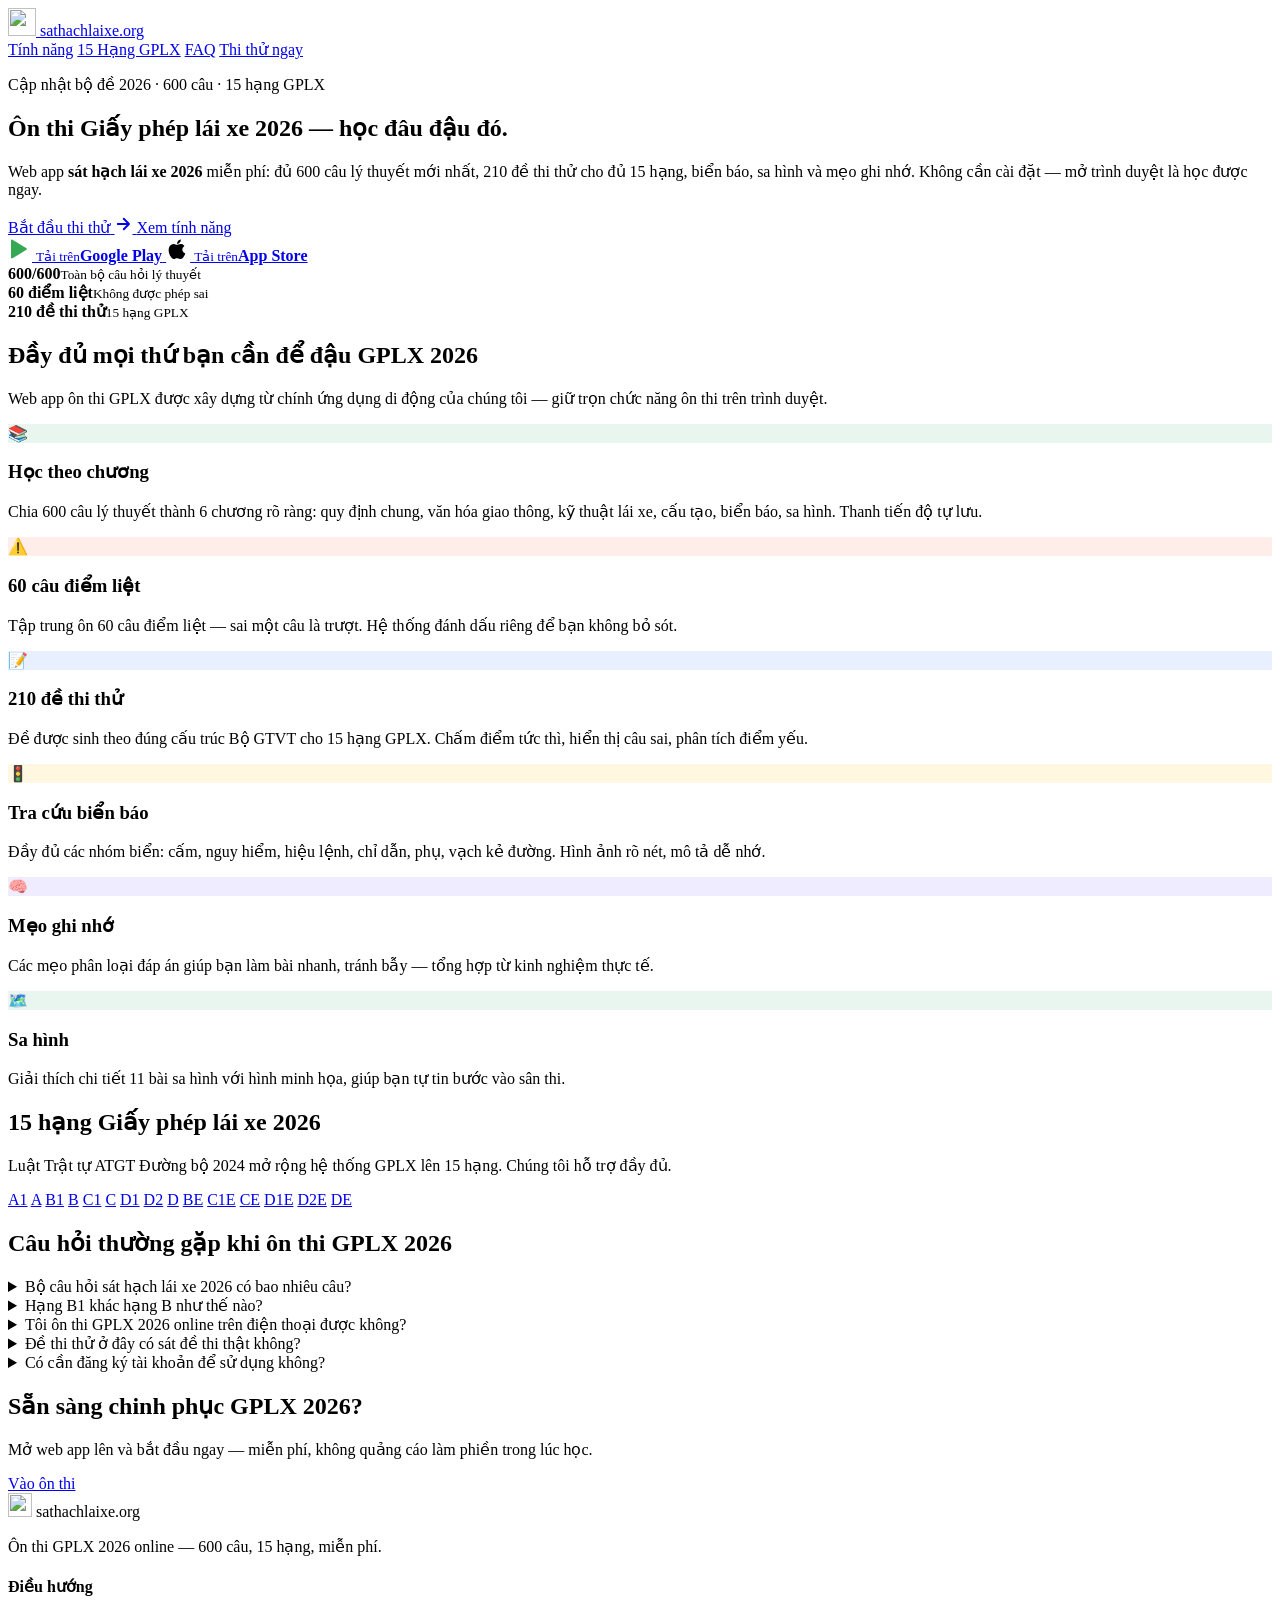
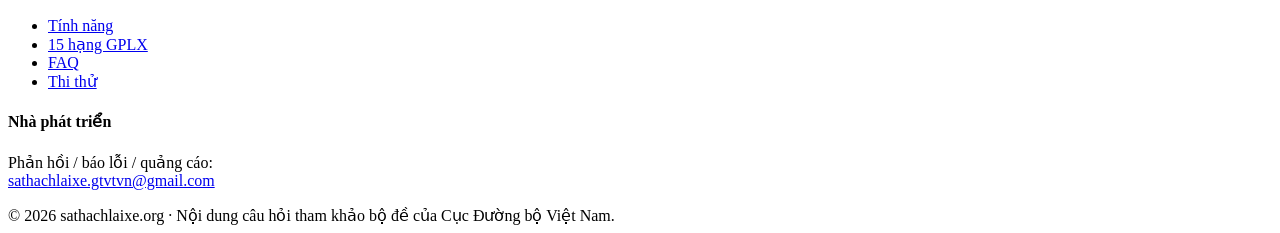
==== index.html @ 1bbe8fc5 "Add files via upload" ====
<!doctype html>
<html lang="vi">
<head>
  <meta charset="utf-8" />
  <meta name="viewport" content="width=device-width, initial-scale=1" />

  <title>Ôn Thi GPLX 2026 - Sát Hạch Lái Xe 2026 Online | sathachlaixe.org</title>
  <meta name="description" content="Ôn thi GPLX 2026 online miễn phí — đầy đủ 600 câu hỏi lý thuyết sát hạch lái xe 2026, đề thi thử cho 15 hạng giấy phép lái xe (A1, A, B1, B, C1, C, D1, D2, D, BE, C1E, CE, D1E, D2E, DE), biển báo, mẹo ghi nhớ, sa hình. Học mọi lúc mọi nơi, không cài đặt." />
  <meta name="keywords" content="sát hạch lái xe 2026, giấy phép lái xe 2026, ôn thi gplx, ôn thi bằng lái xe, 600 câu lý thuyết, đề thi lý thuyết b2, đề thi lý thuyết a1, mẹo thi lái xe, biển báo giao thông, sa hình lái xe" />
  <link rel="canonical" href="https://sathachlaixe.org/" />
  <meta name="robots" content="index, follow" />
  <meta name="author" content="Techvify — sathachlaixe.gtvtvn@gmail.com" />

  <!-- Open Graph / social -->
  <meta property="og:type" content="website" />
  <meta property="og:url" content="https://sathachlaixe.org/" />
  <meta property="og:title" content="Ôn Thi GPLX 2026 - Sát Hạch Lái Xe 2026 Online" />
  <meta property="og:description" content="Ôn thi GPLX 2026 online miễn phí — 600 câu hỏi lý thuyết sát hạch lái xe 2026 cho đủ 15 hạng giấy phép." />
  <meta property="og:image" content="https://sathachlaixe.org/imgs/home/home_hero.png" />
  <meta property="og:locale" content="vi_VN" />
  <meta name="twitter:card" content="summary_large_image" />

  <!-- JSON-LD schema: WebApplication + FAQ -->
  <script type="application/ld+json">
  {
    "@context": "https://schema.org",
    "@graph": [
      {
        "@type": "WebApplication",
        "name": "Ôn thi GPLX 2026 - sathachlaixe.org",
        "url": "https://sathachlaixe.org/",
        "description": "Web app ôn thi sát hạch lái xe 2026 — 600 câu lý thuyết, 210 đề thi thử cho 15 hạng GPLX, biển báo, sa hình, mẹo ghi nhớ.",
        "applicationCategory": "EducationApplication",
        "inLanguage": "vi-VN",
        "operatingSystem": "Any",
        "offers": {
          "@type": "Offer",
          "price": "0",
          "priceCurrency": "VND"
        },
        "author": {
          "@type": "Organization",
          "name": "Techvify",
          "email": "sathachlaixe.gtvtvn@gmail.com"
        }
      },
      {
        "@type": "FAQPage",
        "mainEntity": [
          {
            "@type": "Question",
            "name": "Bộ câu hỏi sát hạch lái xe 2026 có bao nhiêu câu?",
            "acceptedAnswer": {
              "@type": "Answer",
              "text": "Bộ đề sát hạch lái xe 2026 gồm 600 câu hỏi lý thuyết do Cục Đường bộ Việt Nam ban hành, trong đó có 60 câu điểm liệt bắt buộc phải trả lời đúng."
            }
          },
          {
            "@type": "Question",
            "name": "Thi GPLX hạng B1 có mấy câu trong đề thi?",
            "acceptedAnswer": {
              "@type": "Answer",
              "text": "Đề thi hạng B1 có 25 câu hỏi, thí sinh cần trả lời đúng tối thiểu 23 câu và không sai câu điểm liệt nào, thời gian 19 phút."
            }
          },
          {
            "@type": "Question",
            "name": "Ôn thi GPLX 2026 online miễn phí ở đâu?",
            "acceptedAnswer": {
              "@type": "Answer",
              "text": "Bạn có thể ôn thi GPLX 2026 online miễn phí tại sathachlaixe.org — không cần cài đặt, dùng được trên điện thoại và máy tính, có đầy đủ 600 câu lý thuyết, 210 đề thi thử, biển báo và sa hình."
            }
          }
        ]
      }
    ]
  }
  </script>

  <link rel="stylesheet" href="css/styles.css" />
  <link rel="icon" type="image/svg+xml" href="imgs/icons/car.svg" />
</head>

<body class="landing">
  <header class="site-header">
    <a class="brand" href="/" aria-label="Trang chủ sathachlaixe.org">
      <img src="imgs/icons/car.svg" width="28" height="28" alt="" />
      <span>sathachlaixe<span class="dot">.</span>org</span>
    </a>
    <nav class="primary-nav" aria-label="Menu chính">
      <a href="#tinh-nang">Tính năng</a>
      <a href="#hang-gplx">15 Hạng GPLX</a>
      <a href="#faq">FAQ</a>
      <a class="btn btn-primary btn-compact" href="app.html#/home">Thi thử ngay</a>
    </nav>
  </header>

  <main>
    <section class="hero">
      <div class="hero-inner">
        <p class="eyebrow">Cập nhật bộ đề 2026 · 600 câu · 15 hạng GPLX</p>
        <h1>Ôn thi Giấy phép lái xe 2026 — học đâu đậu đó.</h1>
        <p class="lead">
          Web app <strong>sát hạch lái xe 2026</strong> miễn phí: đủ 600 câu lý thuyết mới nhất,
          210 đề thi thử cho đủ 15 hạng, biển báo, sa hình và mẹo ghi nhớ.
          Không cần cài đặt — mở trình duyệt là học được ngay.
        </p>
        <div class="cta-row">
          <a class="btn btn-primary" href="app.html#/home">
            <span>Bắt đầu thi thử</span>
            <svg aria-hidden="true" width="18" height="18" viewBox="0 0 24 24" fill="none" stroke="currentColor" stroke-width="2.5" stroke-linecap="round" stroke-linejoin="round"><path d="M5 12h14M13 5l7 7-7 7"/></svg>
          </a>
          <a class="btn btn-ghost" href="#tinh-nang">Xem tính năng</a>
        </div>
        <div class="store-badges">
          <!-- TODO: swap href="#" once the Play Store / App Store listings go live -->
          <a class="store-badge" href="#" rel="nofollow" aria-label="Tải ứng dụng trên Google Play">
            <svg viewBox="0 0 24 24" width="24" height="24" aria-hidden="true"><path fill="#34A853" d="M3 20.5V3.5a1 1 0 0 1 1.5-.87l13.9 8.5a1 1 0 0 1 0 1.74l-13.9 8.5A1 1 0 0 1 3 20.5Z"/></svg>
            <span><small>Tải trên</small><strong>Google Play</strong></span>
          </a>
          <a class="store-badge" href="#" rel="nofollow" aria-label="Tải ứng dụng trên App Store">
            <svg viewBox="0 0 24 24" width="24" height="24" aria-hidden="true"><path fill="#000" d="M16.4 12.6c0-2.4 2-3.6 2.1-3.7-1.2-1.7-3-2-3.7-2-1.6-.2-3 .9-3.8.9-.8 0-2-.9-3.3-.9-1.7 0-3.3 1-4.2 2.5-1.8 3.1-.5 7.7 1.2 10.2.9 1.2 1.9 2.6 3.2 2.5 1.3-.1 1.8-.8 3.4-.8s2 .8 3.4.8c1.4 0 2.3-1.2 3.1-2.5.7-1 1.2-2 1.5-3.2-3.6-1.3-3-4.9-3-5.8zm-2.6-7c.7-.8 1.1-1.9 1-3-1 0-2 .6-2.7 1.4-.6.7-1.1 1.8-1 2.9 1.1 0 2.1-.6 2.7-1.3z"/></svg>
            <span><small>Tải trên</small><strong>App Store</strong></span>
          </a>
        </div>
      </div>
      <div class="hero-art" aria-hidden="true">
        <div class="hero-card hero-card-1">
          <div class="card-dot" style="background:#43CD87"></div>
          <div><strong>600/600</strong><small>Toàn bộ câu hỏi lý thuyết</small></div>
        </div>
        <div class="hero-card hero-card-2">
          <div class="card-dot" style="background:#EC3C1A"></div>
          <div><strong>60 điểm liệt</strong><small>Không được phép sai</small></div>
        </div>
        <div class="hero-card hero-card-3">
          <div class="card-dot" style="background:#3A8DFF"></div>
          <div><strong>210 đề thi thử</strong><small>15 hạng GPLX</small></div>
        </div>
      </div>
    </section>

    <section id="tinh-nang" class="features">
      <h2>Đầy đủ mọi thứ bạn cần để đậu GPLX 2026</h2>
      <p class="section-lead">Web app ôn thi GPLX được xây dựng từ chính ứng dụng di động của chúng tôi — giữ trọn chức năng ôn thi trên trình duyệt.</p>
      <div class="feature-grid">
        <article class="feature">
          <div class="feature-ico" style="background:#E8F6EF"><span style="color:#2BB673">📚</span></div>
          <h3>Học theo chương</h3>
          <p>Chia 600 câu lý thuyết thành 6 chương rõ ràng: quy định chung, văn hóa giao thông, kỹ thuật lái xe, cấu tạo, biển báo, sa hình. Thanh tiến độ tự lưu.</p>
        </article>
        <article class="feature">
          <div class="feature-ico" style="background:#FFEDEA"><span style="color:#EC3C1A">⚠️</span></div>
          <h3>60 câu điểm liệt</h3>
          <p>Tập trung ôn 60 câu điểm liệt — sai một câu là trượt. Hệ thống đánh dấu riêng để bạn không bỏ sót.</p>
        </article>
        <article class="feature">
          <div class="feature-ico" style="background:#E8F0FF"><span style="color:#3A8DFF">📝</span></div>
          <h3>210 đề thi thử</h3>
          <p>Đề được sinh theo đúng cấu trúc Bộ GTVT cho 15 hạng GPLX. Chấm điểm tức thì, hiển thị câu sai, phân tích điểm yếu.</p>
        </article>
        <article class="feature">
          <div class="feature-ico" style="background:#FFF7DF"><span style="color:#D99400">🚦</span></div>
          <h3>Tra cứu biển báo</h3>
          <p>Đầy đủ các nhóm biển: cấm, nguy hiểm, hiệu lệnh, chỉ dẫn, phụ, vạch kẻ đường. Hình ảnh rõ nét, mô tả dễ nhớ.</p>
        </article>
        <article class="feature">
          <div class="feature-ico" style="background:#F0ECFF"><span style="color:#6E5AE6">🧠</span></div>
          <h3>Mẹo ghi nhớ</h3>
          <p>Các mẹo phân loại đáp án giúp bạn làm bài nhanh, tránh bẫy — tổng hợp từ kinh nghiệm thực tế.</p>
        </article>
        <article class="feature">
          <div class="feature-ico" style="background:#E8F6EF"><span style="color:#2BB673">🗺️</span></div>
          <h3>Sa hình</h3>
          <p>Giải thích chi tiết 11 bài sa hình với hình minh họa, giúp bạn tự tin bước vào sân thi.</p>
        </article>
      </div>
    </section>

    <section id="hang-gplx" class="licenses-band">
      <h2>15 hạng Giấy phép lái xe 2026</h2>
      <p class="section-lead">Luật Trật tự ATGT Đường bộ 2024 mở rộng hệ thống GPLX lên 15 hạng. Chúng tôi hỗ trợ đầy đủ.</p>
      <div class="chip-row">
        <a class="chip" href="app.html#/home?level=1">A1</a>
        <a class="chip" href="app.html#/home?level=2">A</a>
        <a class="chip" href="app.html#/home?level=3">B1</a>
        <a class="chip chip-hot" href="app.html#/home?level=4">B</a>
        <a class="chip" href="app.html#/home?level=5">C1</a>
        <a class="chip" href="app.html#/home?level=6">C</a>
        <a class="chip" href="app.html#/home?level=7">D1</a>
        <a class="chip" href="app.html#/home?level=8">D2</a>
        <a class="chip" href="app.html#/home?level=9">D</a>
        <a class="chip" href="app.html#/home?level=10">BE</a>
        <a class="chip" href="app.html#/home?level=11">C1E</a>
        <a class="chip" href="app.html#/home?level=12">CE</a>
        <a class="chip" href="app.html#/home?level=13">D1E</a>
        <a class="chip" href="app.html#/home?level=14">D2E</a>
        <a class="chip" href="app.html#/home?level=15">DE</a>
      </div>
    </section>

    <section id="faq" class="faq">
      <h2>Câu hỏi thường gặp khi ôn thi GPLX 2026</h2>
      <details>
        <summary>Bộ câu hỏi sát hạch lái xe 2026 có bao nhiêu câu?</summary>
        <p>Bộ đề sát hạch lái xe 2026 gồm <strong>600 câu hỏi lý thuyết</strong> do Cục Đường bộ Việt Nam ban hành, trong đó có <strong>60 câu điểm liệt</strong> bắt buộc phải trả lời đúng — sai một câu là trượt ngay.</p>
      </details>
      <details>
        <summary>Hạng B1 khác hạng B như thế nào?</summary>
        <p>Hạng B1 cấp cho người lái xe mô tô ba bánh, còn hạng B cấp cho người lái ô tô chở người đến 8 chỗ hoặc ô tô tải dưới 3.500 kg. Đề thi B1 có 25 câu (cần đúng 23), đề thi B có 30 câu (cần đúng 27).</p>
      </details>
      <details>
        <summary>Tôi ôn thi GPLX 2026 online trên điện thoại được không?</summary>
        <p>Được. Web app sathachlaixe.org dùng trực tiếp trên trình duyệt điện thoại, máy tính bảng và máy tính, không cần cài đặt. Tiến độ học và câu đã trả lời được lưu trên chính trình duyệt của bạn.</p>
      </details>
      <details>
        <summary>Đề thi thử ở đây có sát đề thi thật không?</summary>
        <p>Chúng tôi sinh đề theo đúng cấu trúc chuẩn của Bộ GTVT cho từng hạng GPLX — số câu, số câu điểm liệt, thời gian và điểm đậu giống hệt đề thi thật. Bạn có thể bấm giờ để mô phỏng phòng thi.</p>
      </details>
      <details>
        <summary>Có cần đăng ký tài khoản để sử dụng không?</summary>
        <p>Không. Bạn vào là dùng được ngay. Tiến độ ôn tập được lưu trên trình duyệt của bạn (localStorage), không gửi lên máy chủ.</p>
      </details>
    </section>

    <section class="cta-band">
      <h2>Sẵn sàng chinh phục GPLX 2026?</h2>
      <p>Mở web app lên và bắt đầu ngay — miễn phí, không quảng cáo làm phiền trong lúc học.</p>
      <a class="btn btn-primary btn-lg" href="app.html#/home">Vào ôn thi</a>
    </section>
  </main>

  <footer class="site-footer">
    <div class="footer-inner">
      <div>
        <div class="brand">
          <img src="imgs/icons/car.svg" width="24" height="24" alt="" />
          <span>sathachlaixe<span class="dot">.</span>org</span>
        </div>
        <p class="muted">Ôn thi GPLX 2026 online — 600 câu, 15 hạng, miễn phí.</p>
      </div>
      <div>
        <h4>Điều hướng</h4>
        <ul>
          <li><a href="#tinh-nang">Tính năng</a></li>
          <li><a href="#hang-gplx">15 hạng GPLX</a></li>
          <li><a href="#faq">FAQ</a></li>
          <li><a href="app.html#/home">Thi thử</a></li>
        </ul>
      </div>
      <div>
        <h4>Nhà phát triển</h4>
        <p class="muted">
          Phản hồi / báo lỗi / quảng cáo:<br />
          <a href="mailto:sathachlaixe.gtvtvn@gmail.com">sathachlaixe.gtvtvn@gmail.com</a>
        </p>
      </div>
    </div>
    <div class="footer-bottom">
      <span>© 2026 sathachlaixe.org · Nội dung câu hỏi tham khảo bộ đề của Cục Đường bộ Việt Nam.</span>
    </div>
  </footer>
</body>
</html>
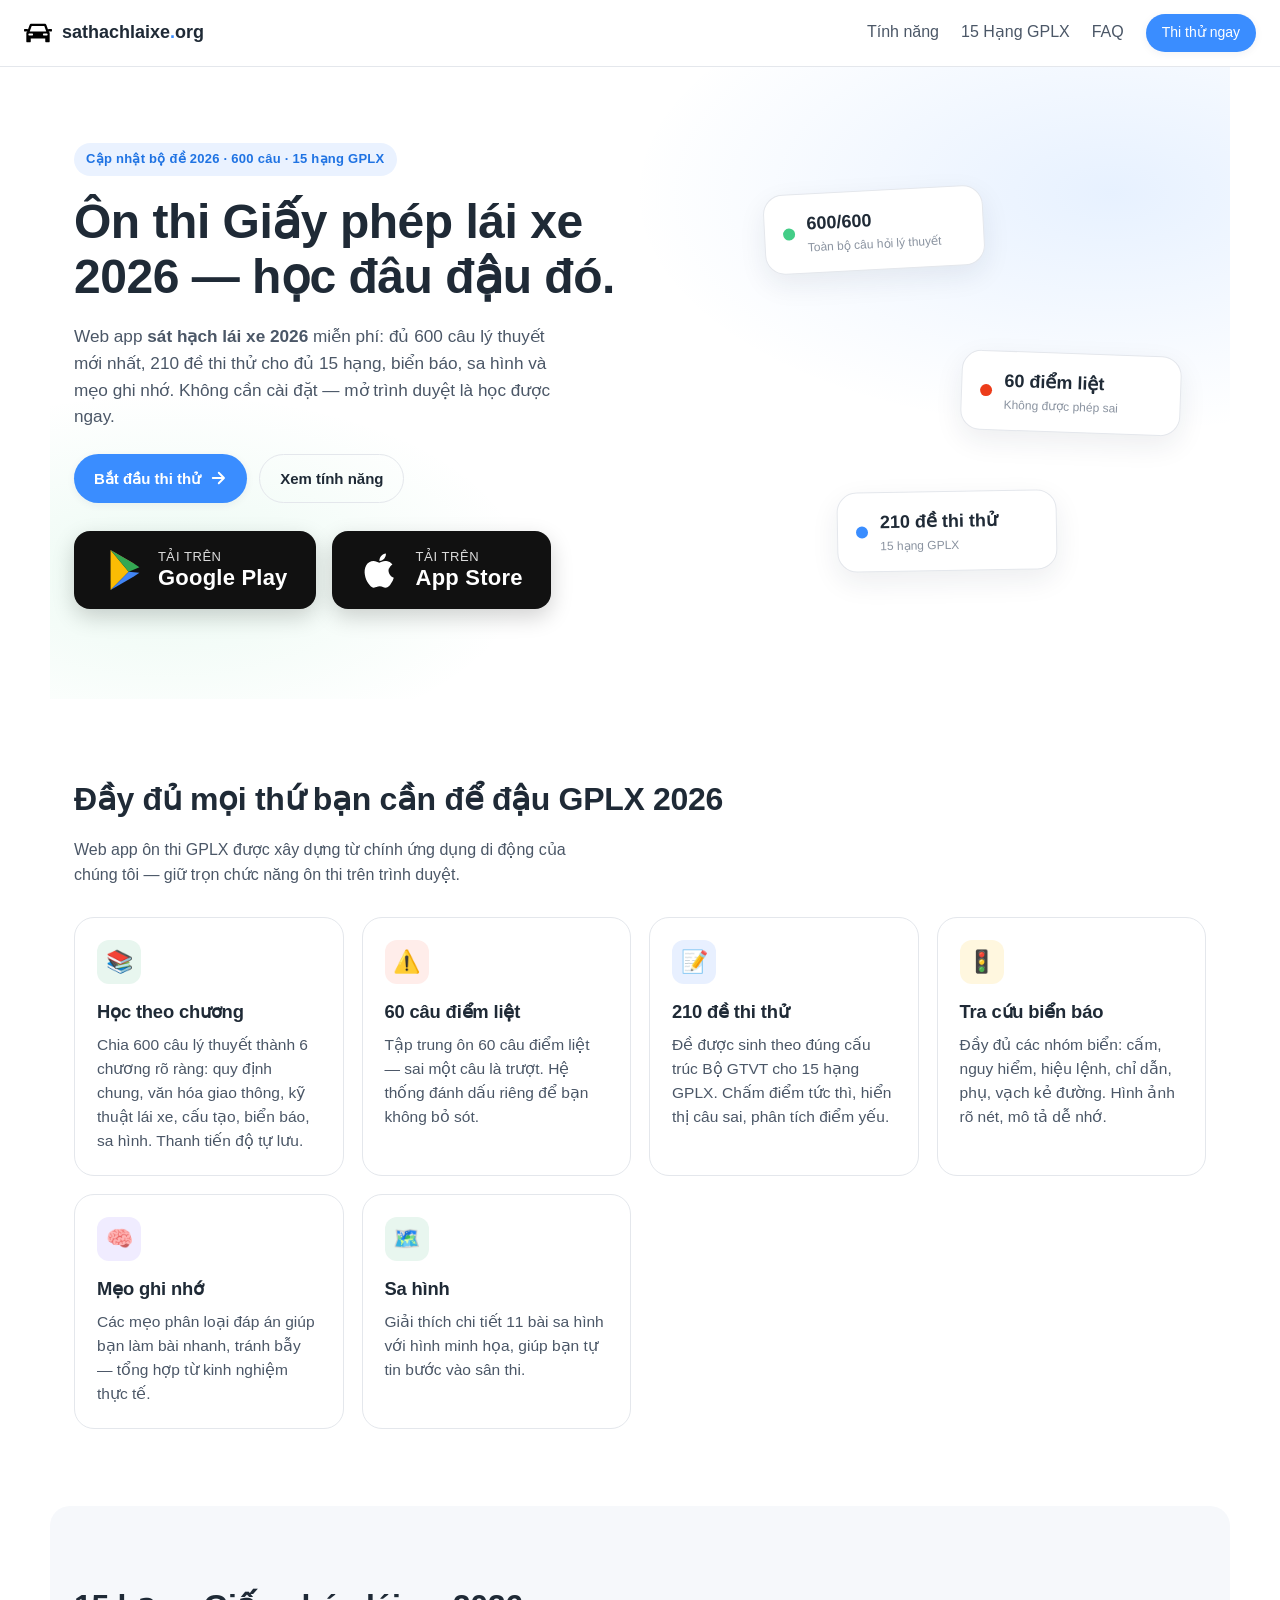
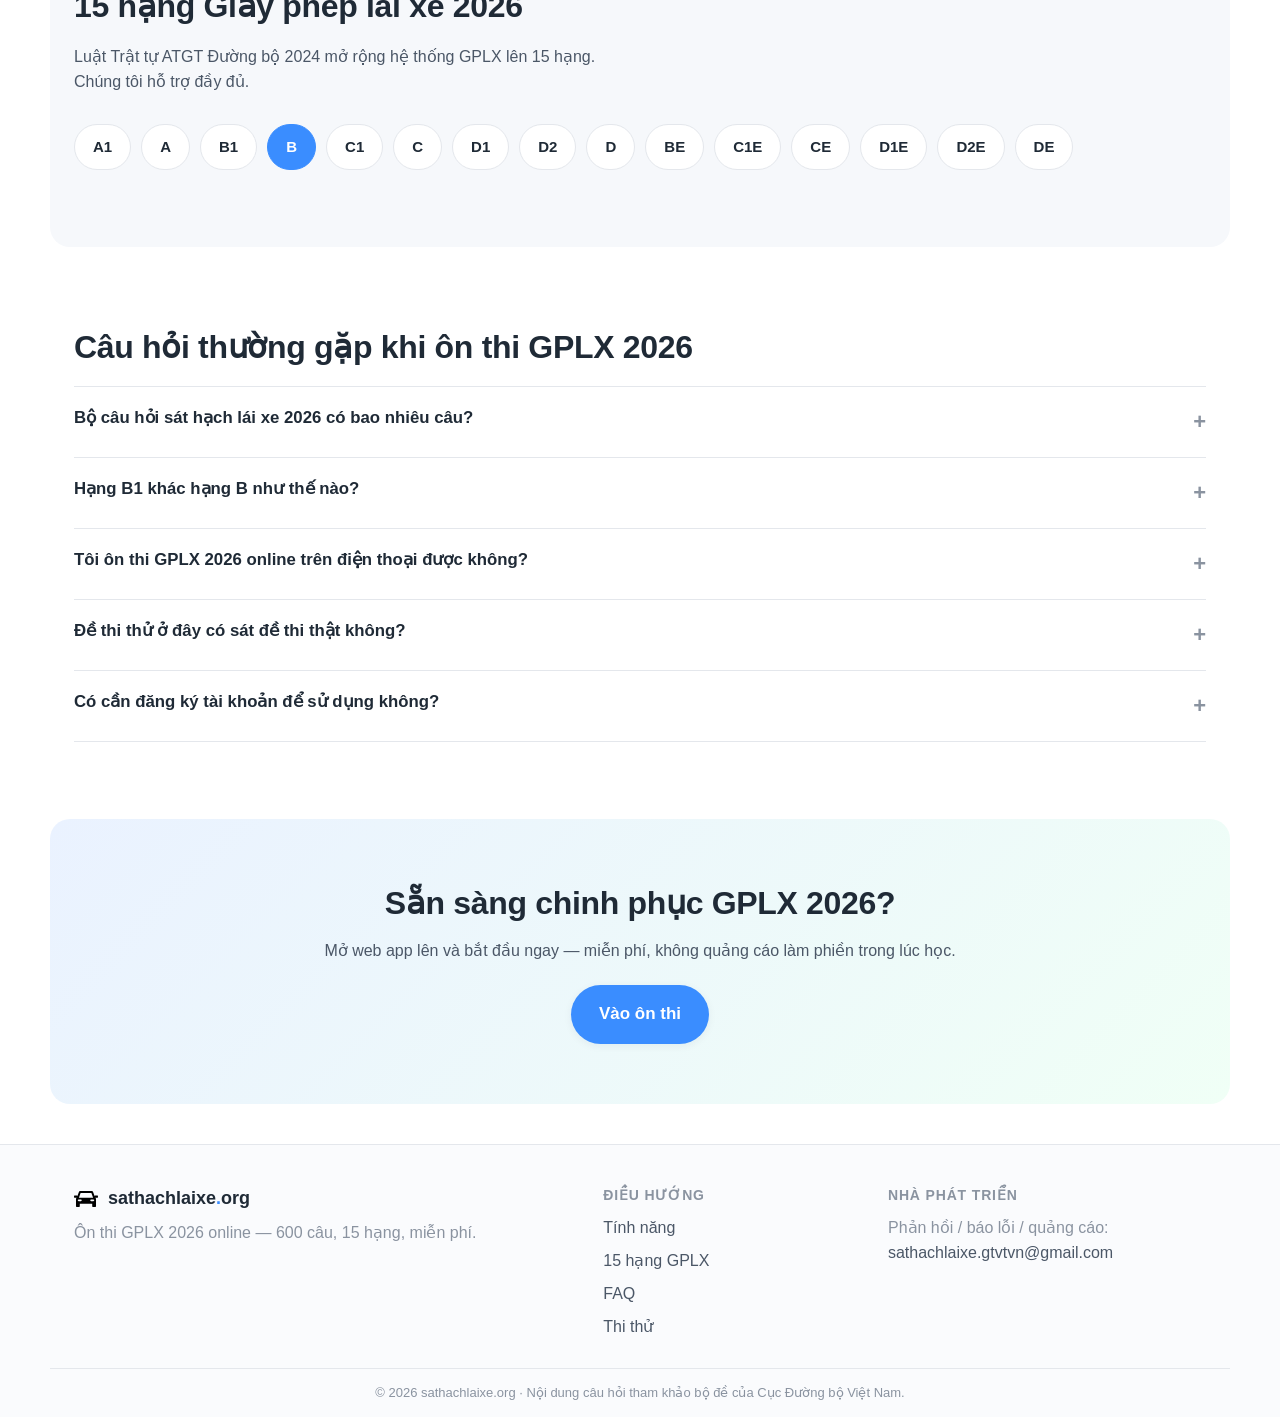
==== commit 58f00654: "update" ====
--- a/index.html
+++ b/index.html
@@ -113,14 +113,20 @@
           <a class="btn btn-ghost" href="#tinh-nang">Xem tính năng</a>
         </div>
         <div class="store-badges">
-          <!-- TODO: swap href="#" once the Play Store / App Store listings go live -->
-          <a class="store-badge" href="#" rel="nofollow" aria-label="Tải ứng dụng trên Google Play">
-            <svg viewBox="0 0 24 24" width="24" height="24" aria-hidden="true"><path fill="#34A853" d="M3 20.5V3.5a1 1 0 0 1 1.5-.87l13.9 8.5a1 1 0 0 1 0 1.74l-13.9 8.5A1 1 0 0 1 3 20.5Z"/></svg>
-            <span><small>Tải trên</small><strong>Google Play</strong></span>
+          <a class="store-badge store-badge-lg" href="https://play.google.com/store/apps/details?id=com.vgp.shlx&pli=1" target="_blank" rel="noopener" aria-label="Tải ứng dụng trên Google Play">
+            <svg class="store-ico" viewBox="0 0 512 512" width="42" height="42" aria-hidden="true">
+              <path fill="#EA4335" d="M325.3 234.3 104.2 13 388 175.7z"/>
+              <path fill="#FBBC04" d="M104.2 13 105 498.5 325.3 277.2z"/>
+              <path fill="#34A853" d="M104.2 13 388 175.7 456 222 325.3 277.2z"/>
+              <path fill="#4285F4" d="M325.3 277.2 104.2 499l283.8-162.7L456 290z"/>
+            </svg>
+            <span><small>TẢI TRÊN</small><strong>Google Play</strong></span>
           </a>
-          <a class="store-badge" href="#" rel="nofollow" aria-label="Tải ứng dụng trên App Store">
-            <svg viewBox="0 0 24 24" width="24" height="24" aria-hidden="true"><path fill="#000" d="M16.4 12.6c0-2.4 2-3.6 2.1-3.7-1.2-1.7-3-2-3.7-2-1.6-.2-3 .9-3.8.9-.8 0-2-.9-3.3-.9-1.7 0-3.3 1-4.2 2.5-1.8 3.1-.5 7.7 1.2 10.2.9 1.2 1.9 2.6 3.2 2.5 1.3-.1 1.8-.8 3.4-.8s2 .8 3.4.8c1.4 0 2.3-1.2 3.1-2.5.7-1 1.2-2 1.5-3.2-3.6-1.3-3-4.9-3-5.8zm-2.6-7c.7-.8 1.1-1.9 1-3-1 0-2 .6-2.7 1.4-.6.7-1.1 1.8-1 2.9 1.1 0 2.1-.6 2.7-1.3z"/></svg>
-            <span><small>Tải trên</small><strong>App Store</strong></span>
+          <a class="store-badge store-badge-lg" href="https://apps.apple.com/vn/app/s%C3%A1t-h%E1%BA%A1ch-l%C3%A1i-xe/id925213043" target="_blank" rel="noopener" aria-label="Tải ứng dụng trên App Store">
+            <svg class="store-ico" viewBox="0 0 24 24" width="42" height="42" aria-hidden="true">
+              <path fill="#fff" d="M16.4 12.6c0-2.4 2-3.6 2.1-3.7-1.2-1.7-3-2-3.7-2-1.6-.2-3 .9-3.8.9-.8 0-2-.9-3.3-.9-1.7 0-3.3 1-4.2 2.5-1.8 3.1-.5 7.7 1.2 10.2.9 1.2 1.9 2.6 3.2 2.5 1.3-.1 1.8-.8 3.4-.8s2 .8 3.4.8c1.4 0 2.3-1.2 3.1-2.5.7-1 1.2-2 1.5-3.2-3.6-1.3-3-4.9-3-5.8zm-2.6-7c.7-.8 1.1-1.9 1-3-1 0-2 .6-2.7 1.4-.6.7-1.1 1.8-1 2.9 1.1 0 2.1-.6 2.7-1.3z"/>
+            </svg>
+            <span><small>TẢI TRÊN</small><strong>App Store</strong></span>
           </a>
         </div>
       </div>
--- a/css/styles.css
+++ b/css/styles.css
@@ -0,0 +1,552 @@
+/* ===========================================================
+   sathachlaixe.org — bright, modern, landing-page style
+   Palette: iOS-blue #3A8DFF, exam-green #43CD87, die-red #EC3C1A
+   ============================================================ */
+
+:root {
+  --blue: #3A8DFF;
+  --blue-600: #1F73E3;
+  --green: #43CD87;
+  --red: #EC3C1A;
+  --yellow: #FFC857;
+  --purple: #6E5AE6;
+
+  --bg: #FFFFFF;
+  --bg-soft: #F6F8FB;
+  --panel: #F2F2F4;
+  --border: #E4E7EC;
+  --ink: #1F2A36;
+  --ink-soft: #4B5767;
+  --muted: #8A93A0;
+
+  --radius: 12px;
+  --radius-lg: 20px;
+  --shadow-sm: 0 2px 8px rgba(21, 36, 68, .06);
+  --shadow-md: 0 10px 28px rgba(21, 36, 68, .08);
+
+  --maxw: 1180px;
+  --space: clamp(16px, 2vw, 24px);
+}
+
+*, *::before, *::after { box-sizing: border-box; }
+
+html, body { margin: 0; padding: 0; }
+
+body {
+  font-family: -apple-system, BlinkMacSystemFont, "Segoe UI", Roboto,
+               "Helvetica Neue", Arial, "Noto Sans", sans-serif;
+  font-size: 16px;
+  line-height: 1.55;
+  color: var(--ink);
+  background: var(--bg);
+  -webkit-font-smoothing: antialiased;
+  text-rendering: optimizeLegibility;
+}
+
+a { color: var(--blue-600); text-decoration: none; }
+a:hover { text-decoration: underline; }
+
+h1, h2, h3, h4 { margin: 0 0 .4em; color: var(--ink); font-weight: 700; letter-spacing: -.01em; }
+h1 { font-size: clamp(2rem, 4.2vw, 3rem); line-height: 1.15; }
+h2 { font-size: clamp(1.4rem, 2.6vw, 2rem); }
+h3 { font-size: 1.15rem; }
+p  { margin: 0 0 .6em; }
+.muted { color: var(--muted); }
+
+/* ------------------------ Buttons ------------------------ */
+
+.btn {
+  display: inline-flex; align-items: center; justify-content: center;
+  gap: 8px; padding: 12px 20px; border-radius: 999px;
+  font-weight: 600; font-size: 15px; border: 0; cursor: pointer;
+  transition: transform .05s ease, box-shadow .15s ease, background .15s ease;
+  text-decoration: none;
+}
+.btn:hover { text-decoration: none; }
+.btn:active { transform: translateY(1px); }
+.btn-primary  { background: var(--blue); color: #fff; box-shadow: var(--shadow-sm); }
+.btn-primary:hover { background: var(--blue-600); }
+.btn-ghost    { background: transparent; color: var(--ink); border: 1px solid var(--border); }
+.btn-ghost:hover { background: var(--bg-soft); }
+.btn-danger   { background: var(--red); color: #fff; }
+.btn-lg  { padding: 16px 28px; font-size: 17px; }
+.btn-compact { padding: 8px 16px; font-size: 14px; }
+.btn[disabled] { opacity: .55; cursor: not-allowed; }
+
+/* ------------------------ Header ------------------------ */
+
+.site-header {
+  position: sticky; top: 0; z-index: 20;
+  display: flex; align-items: center; justify-content: space-between;
+  padding: 14px var(--space);
+  background: rgba(255,255,255,.88);
+  backdrop-filter: saturate(160%) blur(10px);
+  -webkit-backdrop-filter: saturate(160%) blur(10px);
+  border-bottom: 1px solid var(--border);
+}
+.brand {
+  display: inline-flex; align-items: center; gap: 10px;
+  font-weight: 800; font-size: 18px; color: var(--ink);
+}
+.brand .dot { color: var(--blue); }
+.primary-nav {
+  display: flex; align-items: center; gap: 22px;
+}
+.primary-nav a { color: var(--ink-soft); font-weight: 500; }
+.primary-nav a:hover { color: var(--ink); text-decoration: none; }
+.primary-nav .btn { color: #fff; }
+
+@media (max-width: 720px) {
+  .primary-nav a:not(.btn) { display: none; }
+}
+
+/* ------------------------ Hero ------------------------ */
+
+.hero {
+  position: relative;
+  max-width: var(--maxw);
+  margin: 0 auto;
+  padding: clamp(40px, 6vw, 80px) var(--space) clamp(60px, 7vw, 90px);
+  display: grid; grid-template-columns: 1.1fr .9fr; gap: 40px;
+  align-items: center;
+}
+.hero::before {
+  content: "";
+  position: absolute; inset: 0;
+  background:
+    radial-gradient(800px 400px at 90% 20%, rgba(58,141,255,.12), transparent 60%),
+    radial-gradient(600px 300px at 10% 80%, rgba(67,205,135,.10), transparent 60%);
+  z-index: -1;
+}
+.eyebrow {
+  display: inline-block;
+  font-size: 13px; font-weight: 600; letter-spacing: .02em;
+  color: var(--blue-600);
+  background: #EAF2FF;
+  padding: 6px 12px; border-radius: 999px; margin: 0 0 18px;
+}
+.hero .lead { color: var(--ink-soft); font-size: 1.075rem; margin: 10px 0 24px; max-width: 52ch; }
+.cta-row { display: flex; gap: 12px; flex-wrap: wrap; margin-bottom: 28px; }
+
+.store-badges { display: flex; gap: 16px; flex-wrap: wrap; }
+.store-badge {
+  display: inline-flex; align-items: center; gap: 10px;
+  background: #111; color: #fff; border-radius: 12px;
+  padding: 10px 16px; text-decoration: none;
+  transition: transform .15s ease, background .15s ease, box-shadow .15s ease;
+}
+.store-badge:hover { text-decoration: none; background: #222; transform: translateY(-1px); }
+.store-badge span { display: flex; flex-direction: column; line-height: 1.15; }
+.store-badge small { font-size: 10px; opacity: .85; letter-spacing: .04em; }
+.store-badge strong { font-size: 14px; }
+
+.store-badge-lg {
+  gap: 14px;
+  padding: 18px 28px;
+  border-radius: 16px;
+  min-height: 68px;
+  box-shadow: 0 8px 22px rgba(0,0,0,0.18);
+}
+.store-badge-lg small { font-size: 13px; }
+.store-badge-lg strong { font-size: 22px; letter-spacing: .01em; }
+.store-badge-lg .store-ico { flex-shrink: 0; }
+.store-badge-lg:hover { box-shadow: 0 10px 26px rgba(0,0,0,0.24); }
+@media (max-width: 480px) {
+  .store-badge-lg { padding: 14px 20px; min-height: 60px; gap: 12px; }
+  .store-badge-lg small { font-size: 11px; }
+  .store-badge-lg strong { font-size: 18px; }
+  .store-badge-lg .store-ico { width: 34px !important; height: 34px !important; }
+}
+
+.hero-art {
+  position: relative; height: 100%; min-height: 340px;
+}
+.hero-card {
+  position: absolute; display: flex; align-items: center; gap: 12px;
+  background: #fff; border: 1px solid var(--border);
+  padding: 16px 18px; border-radius: var(--radius-lg);
+  box-shadow: var(--shadow-md);
+  min-width: 220px;
+}
+.hero-card strong { display: block; font-size: 18px; color: var(--ink); }
+.hero-card small  { display: block; font-size: 12px; color: var(--muted); }
+.card-dot { width: 12px; height: 12px; border-radius: 50%; }
+.hero-card-1 { top: 10%;  left: 10%; transform: rotate(-3deg); }
+.hero-card-2 { top: 45%;  right: 5%; transform: rotate(2deg); }
+.hero-card-3 { bottom: 8%; left: 25%; transform: rotate(-1deg); }
+
+@media (max-width: 900px) {
+  .hero { grid-template-columns: 1fr; }
+  .hero-art { display: none; }
+}
+
+/* ------------------------ Features ------------------------ */
+
+.features, .licenses-band, .faq, .cta-band {
+  max-width: var(--maxw); margin: 0 auto;
+  padding: clamp(50px, 6vw, 80px) var(--space);
+}
+.section-lead { color: var(--ink-soft); max-width: 60ch; margin-bottom: 30px; }
+
+.feature-grid {
+  display: grid; grid-template-columns: repeat(auto-fit, minmax(260px, 1fr)); gap: 18px;
+}
+.feature {
+  background: #fff; border: 1px solid var(--border); border-radius: var(--radius-lg);
+  padding: 22px; transition: transform .15s ease, box-shadow .15s ease;
+}
+.feature:hover { transform: translateY(-2px); box-shadow: var(--shadow-md); }
+.feature-ico {
+  width: 44px; height: 44px; border-radius: 12px;
+  display: flex; align-items: center; justify-content: center;
+  font-size: 22px; margin-bottom: 14px;
+}
+.feature h3 { margin-bottom: 6px; }
+.feature p  { color: var(--ink-soft); margin: 0; font-size: .97rem; }
+
+/* ------------------------ Licenses band ------------------------ */
+
+.licenses-band { background: var(--bg-soft); border-radius: var(--radius-lg); }
+.chip-row { display: flex; flex-wrap: wrap; gap: 10px; }
+.chip {
+  display: inline-flex; align-items: center; justify-content: center;
+  padding: 10px 18px; border-radius: 999px;
+  background: #fff; border: 1px solid var(--border);
+  color: var(--ink); font-weight: 600; font-size: 15px;
+  text-decoration: none;
+  transition: transform .08s ease, background .15s ease, color .15s ease;
+}
+.chip:hover { background: var(--blue); color: #fff; text-decoration: none; transform: translateY(-1px); }
+.chip-hot { background: var(--blue); color: #fff; border-color: var(--blue); }
+
+/* ------------------------ FAQ ------------------------ */
+
+.faq details {
+  border-top: 1px solid var(--border); padding: 18px 0;
+}
+.faq details:last-of-type { border-bottom: 1px solid var(--border); }
+.faq summary {
+  cursor: pointer; list-style: none; font-weight: 600; font-size: 1.05rem;
+  display: flex; justify-content: space-between; gap: 12px;
+}
+.faq summary::after {
+  content: "+"; font-size: 22px; color: var(--muted); transition: transform .15s ease;
+}
+.faq details[open] summary::after { content: "–"; }
+.faq details p { color: var(--ink-soft); margin-top: 10px; }
+
+/* ------------------------ CTA band ------------------------ */
+
+.cta-band {
+  text-align: center;
+  background: linear-gradient(135deg, #EAF2FF, #F0FFF6);
+  border-radius: var(--radius-lg);
+  padding: 60px var(--space);
+  margin-bottom: 40px;
+}
+.cta-band h2 { margin-bottom: 10px; }
+.cta-band p { color: var(--ink-soft); margin-bottom: 22px; }
+
+/* ------------------------ Footer ------------------------ */
+
+.site-footer {
+  border-top: 1px solid var(--border);
+  background: #FAFBFD;
+}
+.footer-inner {
+  max-width: var(--maxw); margin: 0 auto;
+  padding: 40px var(--space) 20px;
+  display: grid; grid-template-columns: 2fr 1fr 1.3fr; gap: 40px;
+}
+.site-footer .brand { margin-bottom: 8px; }
+.site-footer h4 { font-size: 14px; text-transform: uppercase; letter-spacing: .06em; color: var(--muted); margin-bottom: 10px; }
+.site-footer ul { list-style: none; margin: 0; padding: 0; }
+.site-footer li { margin-bottom: 8px; }
+.site-footer a { color: var(--ink-soft); }
+.footer-bottom {
+  max-width: var(--maxw); margin: 0 auto;
+  padding: 14px var(--space); border-top: 1px solid var(--border);
+  color: var(--muted); font-size: 13px; text-align: center;
+}
+@media (max-width: 700px) { .footer-inner { grid-template-columns: 1fr; gap: 24px; } }
+
+/* ============================================================
+   App (SPA) — app.html
+   ============================================================ */
+
+body.app {
+  background: var(--bg-soft);
+  min-height: 100vh;
+}
+
+/* Top bar */
+.app-bar {
+  position: sticky; top: 0; z-index: 10;
+  background: #fff; border-bottom: 1px solid var(--border);
+  display: flex; align-items: center; gap: 10px;
+  padding: 12px 16px;
+}
+.app-bar .icon-btn {
+  width: 40px; height: 40px; border: 0; background: transparent; cursor: pointer;
+  border-radius: 50%; display: flex; align-items: center; justify-content: center;
+  color: var(--ink);
+}
+.app-bar .icon-btn:hover { background: var(--panel); }
+.app-bar h1 {
+  font-size: 18px; margin: 0 auto 0 6px; font-weight: 700;
+  overflow: hidden; text-overflow: ellipsis; white-space: nowrap;
+}
+.app-bar .app-bar-trailing { margin-left: auto; display: inline-flex; gap: 6px; }
+
+.app-main {
+  max-width: 720px; margin: 0 auto; padding: 16px; padding-bottom: 90px;
+}
+
+/* Bottom nav */
+.bottom-nav {
+  position: fixed; left: 0; right: 0; bottom: 0; z-index: 10;
+  display: flex; background: #fff; border-top: 1px solid var(--border);
+  padding: 6px env(safe-area-inset-right) calc(6px + env(safe-area-inset-bottom)) env(safe-area-inset-left);
+}
+.bottom-nav a {
+  flex: 1; text-align: center; padding: 8px 4px;
+  color: var(--muted); text-decoration: none; font-size: 12px;
+  display: flex; flex-direction: column; align-items: center; gap: 2px;
+}
+.bottom-nav a:hover { text-decoration: none; }
+.bottom-nav a.active { color: var(--blue); }
+.bottom-nav svg { width: 22px; height: 22px; }
+
+/* Cards / lists */
+.card {
+  background: #fff; border: 1px solid var(--border); border-radius: var(--radius);
+  padding: 14px; margin-bottom: 10px;
+}
+.list-item {
+  display: flex; align-items: center; gap: 12px;
+  padding: 14px 12px; background: #fff;
+  border: 1px solid var(--border); border-radius: var(--radius);
+  margin-bottom: 10px; cursor: pointer;
+  transition: background .15s ease;
+}
+.list-item:hover { background: var(--bg-soft); }
+.list-item .circle {
+  width: 44px; height: 44px; border-radius: 50%;
+  display: flex; align-items: center; justify-content: center;
+  color: #fff; font-weight: 700; font-size: 16px; flex: none;
+}
+.list-item .title { font-weight: 600; color: var(--ink); }
+.list-item .sub { font-size: 13px; color: var(--muted); }
+.list-item .pill {
+  margin-left: auto; background: var(--blue); color: #fff; font-weight: 600;
+  font-size: 13px; padding: 5px 10px; border-radius: 10px; white-space: nowrap;
+}
+.progress-bar {
+  height: 6px; background: #D9D9D9; border-radius: 3px; overflow: hidden; margin-top: 6px;
+}
+.progress-bar > span {
+  display: block; height: 100%; background: var(--green); border-radius: 3px;
+}
+
+/* Home hero */
+.home-hero {
+  background: linear-gradient(135deg, #3A8DFF, #6E5AE6);
+  color: #fff; border-radius: var(--radius-lg);
+  padding: 22px; margin-bottom: 16px;
+  box-shadow: var(--shadow-sm);
+}
+.home-hero h2 { color: #fff; margin: 0 0 6px; font-size: 22px; }
+.home-hero p  { margin: 0; opacity: .92; }
+.level-switch {
+  display: inline-flex; align-items: center; gap: 8px;
+  background: rgba(255,255,255,.22); padding: 8px 14px;
+  border-radius: 999px; margin-top: 14px; color: #fff; font-weight: 700;
+  cursor: pointer; border: 0;
+}
+
+.grid-2 { display: grid; grid-template-columns: repeat(2, 1fr); gap: 10px; }
+.grid-3 { display: grid; grid-template-columns: repeat(3, 1fr); gap: 10px; }
+
+.home-tile {
+  background: #fff; border: 1px solid var(--border);
+  border-radius: var(--radius); padding: 16px;
+  text-align: center; cursor: pointer; text-decoration: none; color: var(--ink);
+  display: flex; flex-direction: column; align-items: center; gap: 8px;
+  transition: transform .1s ease, box-shadow .15s ease;
+}
+.home-tile:hover { transform: translateY(-2px); box-shadow: var(--shadow-sm); text-decoration: none; }
+.home-tile .tile-ico {
+  width: 48px; height: 48px; border-radius: 12px;
+  display: flex; align-items: center; justify-content: center;
+  font-size: 22px;
+}
+.home-tile strong { font-size: 14px; }
+.home-tile small  { font-size: 12px; color: var(--muted); }
+
+/* License picker modal */
+.overlay {
+  position: fixed; inset: 0; background: rgba(10, 20, 40, .45);
+  display: none; align-items: center; justify-content: center; z-index: 50;
+  padding: 16px;
+}
+.overlay.show { display: flex; }
+.modal {
+  background: #fff; border-radius: var(--radius-lg);
+  width: 100%; max-width: 520px; max-height: 80vh; overflow: hidden;
+  display: flex; flex-direction: column;
+  box-shadow: 0 20px 50px rgba(0,0,0,.25);
+}
+.modal-head {
+  padding: 16px 18px; border-bottom: 1px solid var(--border);
+  display: flex; justify-content: space-between; align-items: center;
+}
+.modal-body { overflow: auto; padding: 10px 12px; }
+.modal-foot { padding: 12px; border-top: 1px solid var(--border); text-align: right; }
+.level-row {
+  display: flex; align-items: center; gap: 12px;
+  padding: 12px; border-radius: 10px; cursor: pointer;
+}
+.level-row:hover { background: var(--bg-soft); }
+.level-row.active { background: #EAF2FF; }
+.level-row .level-name {
+  width: 54px; height: 54px; border-radius: 12px;
+  background: var(--blue); color: #fff; font-weight: 800;
+  display: flex; align-items: center; justify-content: center; font-size: 18px; flex: none;
+}
+.level-row .level-detail { font-size: 13px; color: var(--muted); }
+
+/* Quiz */
+.quiz-topbar {
+  display: flex; gap: 12px; align-items: center;
+  background: #fff; padding: 10px 14px; border-radius: var(--radius);
+  border: 1px solid var(--border); margin-bottom: 12px;
+}
+.quiz-topbar .timer {
+  background: var(--red); color: #fff; padding: 6px 12px; border-radius: 999px;
+  font-weight: 700; font-variant-numeric: tabular-nums;
+}
+.quiz-q {
+  background: #fff; border: 1px solid var(--border); border-radius: var(--radius);
+  padding: 18px; margin-bottom: 14px;
+}
+.quiz-q .q-idx {
+  display: inline-block; background: var(--blue); color: #fff;
+  font-size: 12px; padding: 3px 9px; border-radius: 999px; margin-bottom: 10px; font-weight: 700;
+}
+.quiz-q .q-content { font-size: 1.05rem; font-weight: 500; margin-bottom: 12px; color: var(--ink); }
+.quiz-q img { max-width: 100%; border-radius: 8px; margin-bottom: 12px; }
+.option {
+  display: flex; gap: 10px; padding: 12px 14px;
+  border: 1.5px solid var(--border); border-radius: 10px;
+  background: #fff; cursor: pointer; margin-bottom: 8px;
+  transition: background .1s ease, border-color .1s ease;
+}
+.option:hover { background: var(--bg-soft); }
+.option.chosen { border-color: var(--blue); background: #EAF2FF; }
+.option.correct { border-color: var(--green); background: #E7F7EF; }
+.option.wrong { border-color: var(--red); background: #FDE9E4; }
+.option .letter {
+  width: 24px; height: 24px; border-radius: 50%;
+  background: var(--panel); font-weight: 700; font-size: 13px;
+  display: inline-flex; align-items: center; justify-content: center; flex: none;
+}
+.option.chosen .letter { background: var(--blue); color: #fff; }
+.option.correct .letter { background: var(--green); color: #fff; }
+.option.wrong .letter { background: var(--red); color: #fff; }
+
+.explanation {
+  margin-top: 12px; padding: 12px; border-left: 3px solid var(--yellow);
+  background: #FFF9E6; border-radius: 6px; font-size: .95rem;
+}
+
+.quiz-nav {
+  display: flex; gap: 10px; justify-content: space-between;
+  background: #fff; padding: 10px; border-radius: var(--radius);
+  border: 1px solid var(--border); margin-top: 14px;
+}
+
+.q-grid {
+  display: grid; grid-template-columns: repeat(8, 1fr); gap: 6px;
+  background: #fff; padding: 10px; border-radius: var(--radius);
+  border: 1px solid var(--border); margin-bottom: 12px;
+}
+.q-cell {
+  aspect-ratio: 1 / 1; border-radius: 8px; display: flex; align-items: center; justify-content: center;
+  background: var(--panel); font-weight: 700; font-size: 13px; cursor: pointer; color: var(--ink);
+  border: 2px solid transparent;
+}
+.q-cell.answered { background: #E2EFFF; color: var(--blue-600); }
+.q-cell.correct  { background: var(--green); color: #fff; }
+.q-cell.wrong    { background: var(--red); color: #fff; }
+.q-cell.current  { border-color: var(--blue); }
+
+/* Result */
+.result-hero {
+  background: linear-gradient(135deg, #43CD87, #2BB673);
+  color: #fff; border-radius: var(--radius-lg); padding: 26px; text-align: center;
+  margin-bottom: 16px;
+}
+.result-hero.fail { background: linear-gradient(135deg, #EC3C1A, #C72B0A); }
+.result-hero h2 { color: #fff; margin: 0 0 6px; font-size: 26px; }
+.result-hero .score {
+  font-size: 40px; font-weight: 800; letter-spacing: -.02em;
+  display: block; margin: 6px 0;
+}
+.result-row {
+  display: flex; justify-content: space-between; align-items: center;
+  padding: 12px 14px; background: #fff;
+  border: 1px solid var(--border); border-radius: var(--radius); margin-bottom: 8px;
+}
+
+/* Signs / Tips / Maps layout */
+.sign-card {
+  display: flex; gap: 12px; align-items: center;
+  background: #fff; border: 1px solid var(--border); border-radius: var(--radius);
+  padding: 10px 12px; margin-bottom: 8px;
+}
+.sign-card img { width: 64px; height: 64px; object-fit: contain; background: var(--bg-soft); border-radius: 8px; flex: none; }
+.sign-card .s-title { font-weight: 700; }
+.sign-card .s-code  { font-size: 12px; color: var(--muted); }
+.sign-card .s-more  { font-size: 13px; color: var(--ink-soft); margin-top: 4px; }
+
+.map-card, .tip-card { padding: 14px; background: #fff; border: 1px solid var(--border); border-radius: var(--radius); margin-bottom: 10px; }
+.map-card h3 { font-size: 1rem; margin-bottom: 4px; }
+.map-card img { max-width: 100%; border-radius: 8px; margin-top: 10px; }
+.map-card p { white-space: pre-line; color: var(--ink-soft); margin: 0; font-size: .95rem; }
+.tip-card p { margin: 0; color: var(--ink); font-size: .98rem; }
+
+/* Stats */
+.stat-tile {
+  background: #fff; border: 1px solid var(--border); border-radius: var(--radius); padding: 14px;
+  text-align: center;
+}
+.stat-tile strong { display: block; font-size: 22px; color: var(--ink); }
+.stat-tile small  { color: var(--muted); font-size: 12px; }
+
+/* Utility */
+.spacer-16 { height: 16px; }
+.center { text-align: center; }
+.row { display: flex; gap: 10px; align-items: center; }
+.grow { flex: 1; }
+.hidden { display: none !important; }
+
+.badge-red   { background: var(--red);    color: #fff; padding: 2px 8px; border-radius: 10px; font-size: 11px; font-weight: 700; }
+.badge-green { background: var(--green);  color: #fff; padding: 2px 8px; border-radius: 10px; font-size: 11px; font-weight: 700; }
+.badge-gray  { background: var(--panel);  color: var(--ink-soft); padding: 2px 8px; border-radius: 10px; font-size: 11px; font-weight: 700; }
+
+/* Loading */
+.loading {
+  display: flex; align-items: center; justify-content: center;
+  padding: 60px 0; color: var(--muted);
+}
+.spinner {
+  width: 28px; height: 28px; border: 3px solid var(--panel); border-top-color: var(--blue);
+  border-radius: 50%; animation: spin .8s linear infinite; margin-right: 10px;
+}
+@keyframes spin { to { transform: rotate(360deg); } }
+
+/* Small-screens */
+@media (max-width: 480px) {
+  .q-grid { grid-template-columns: repeat(6, 1fr); }
+  .grid-3 { grid-template-columns: repeat(2, 1fr); }
+}
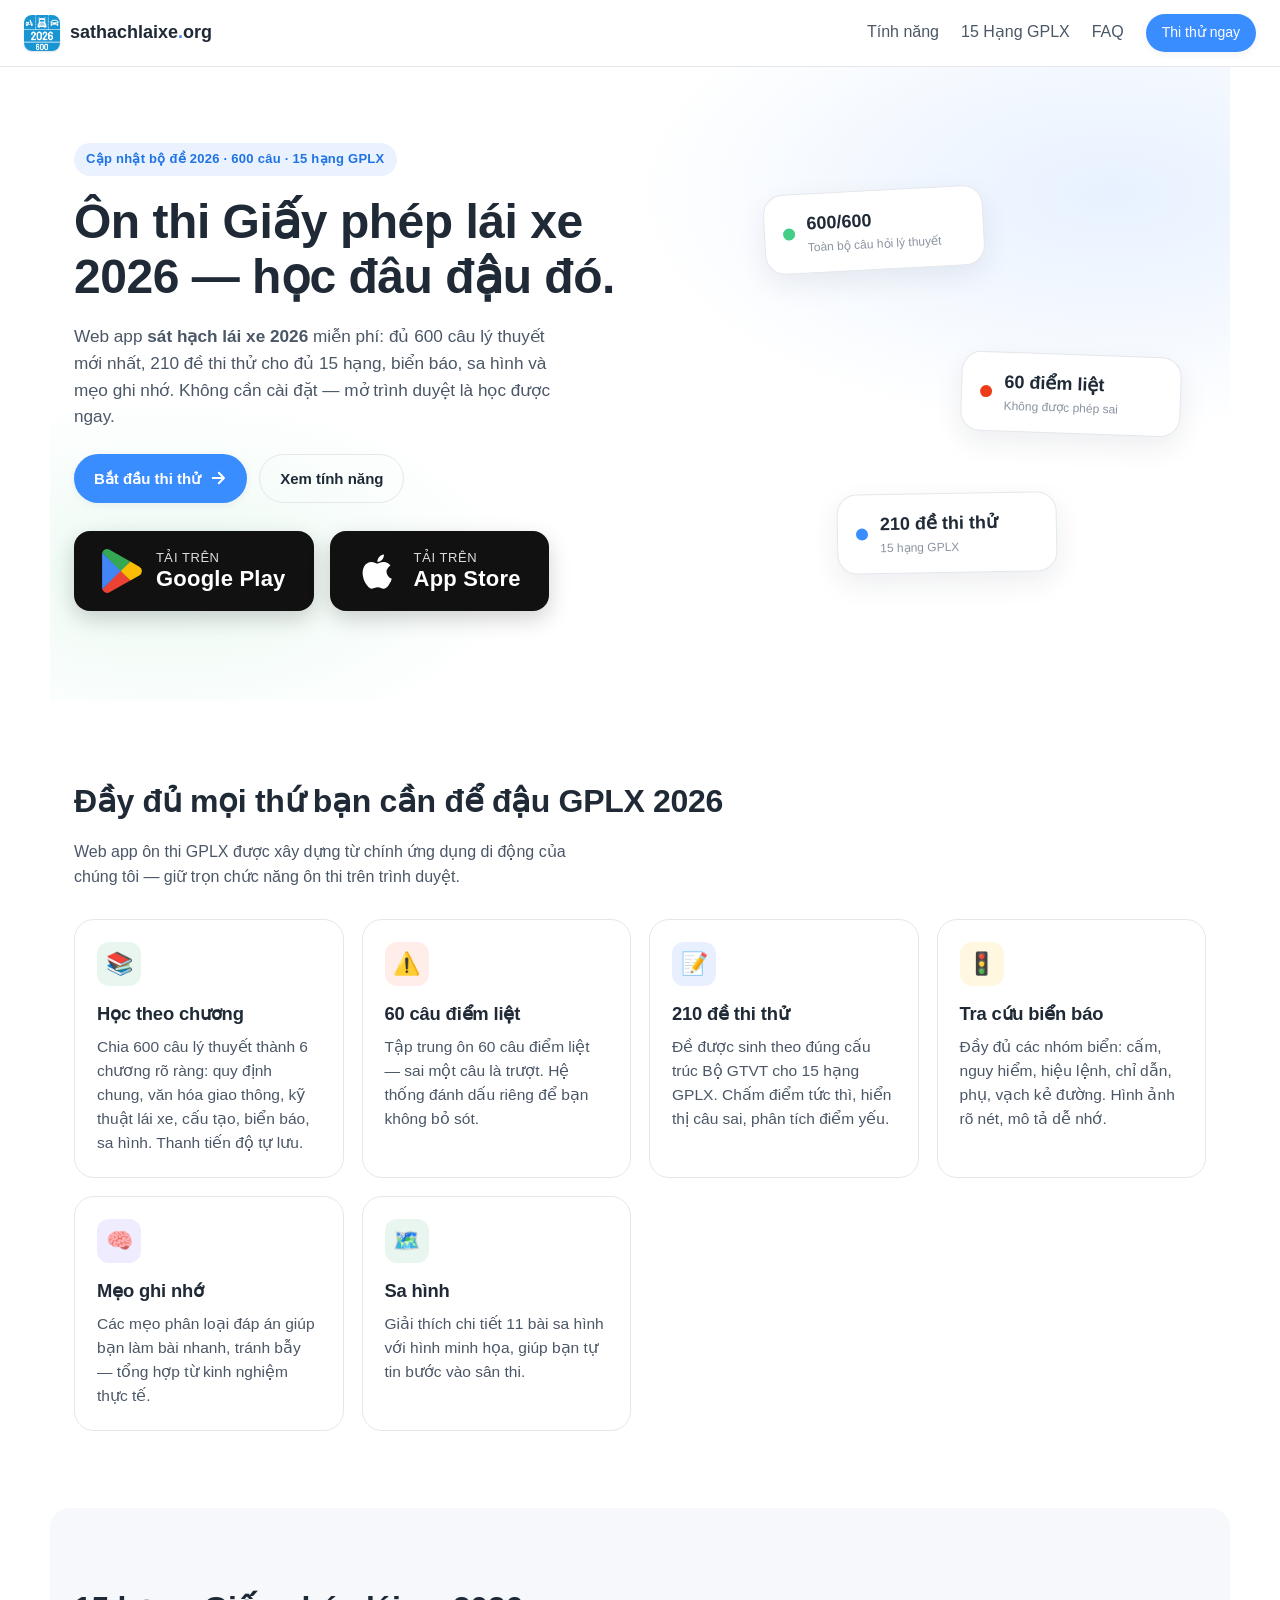
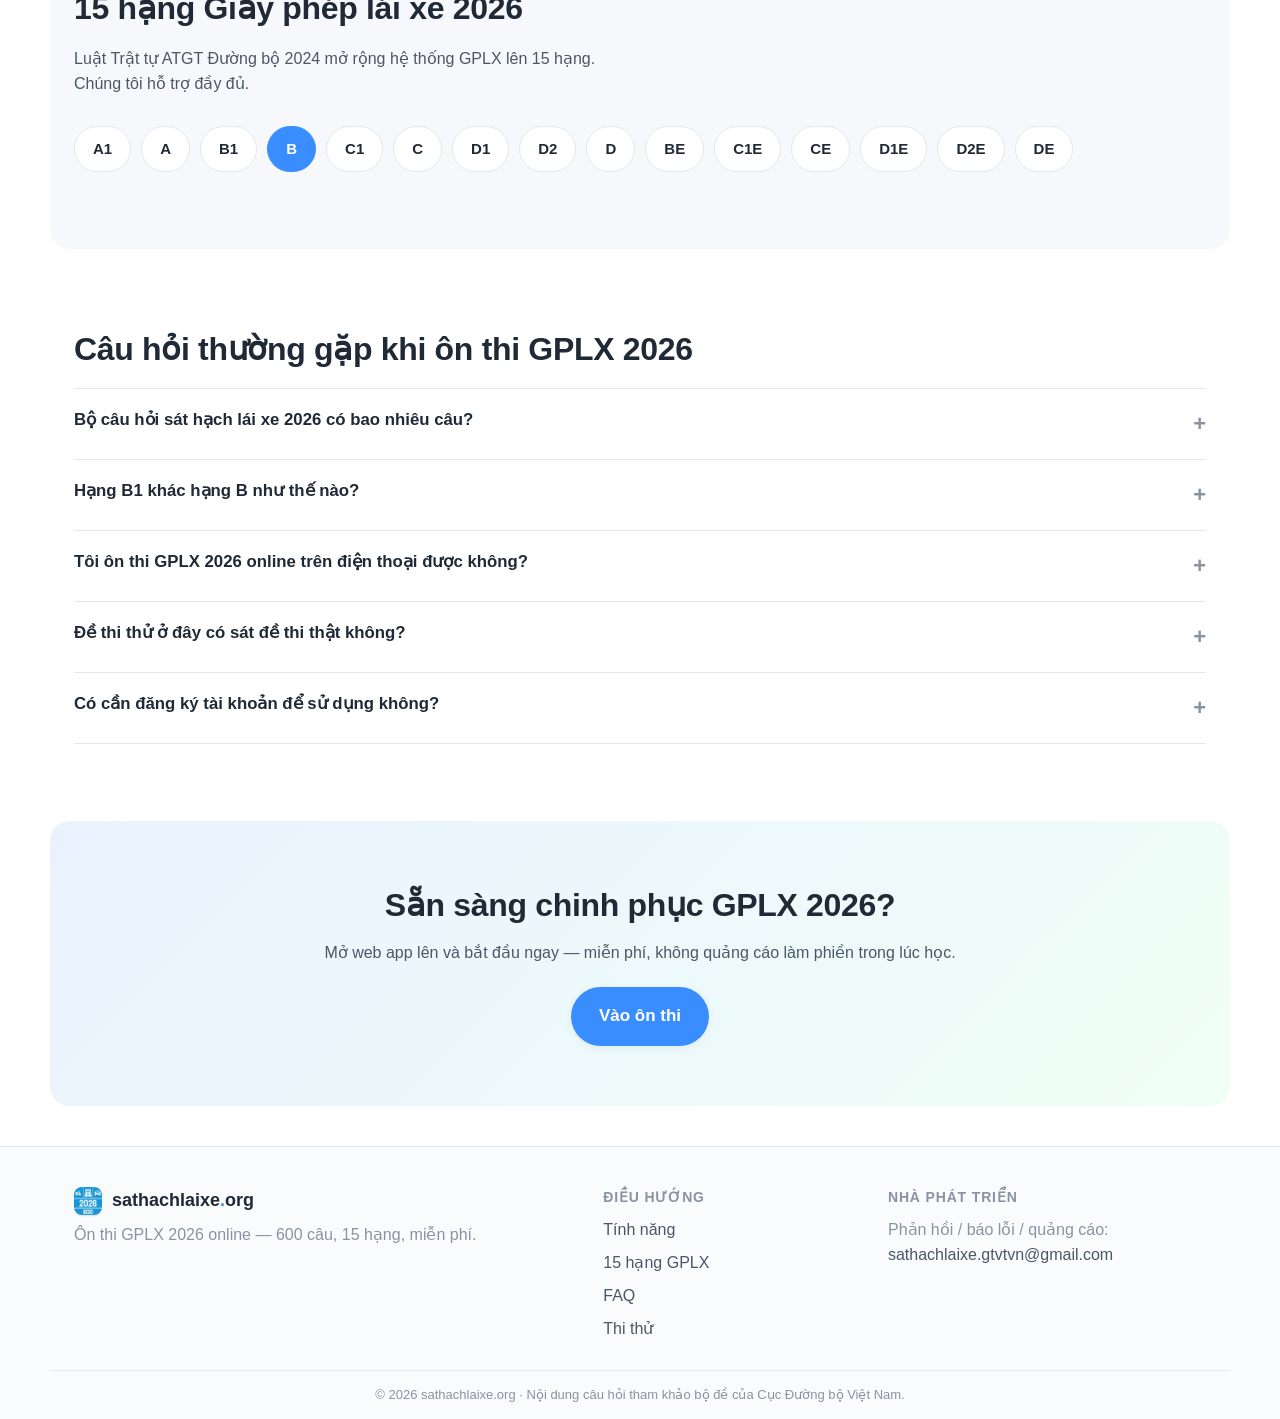
==== commit 448d1d3c: "update" ====
--- a/index.html
+++ b/index.html
@@ -78,13 +78,14 @@
   </script>
 
   <link rel="stylesheet" href="css/styles.css" />
-  <link rel="icon" type="image/svg+xml" href="imgs/icons/car.svg" />
+  <link rel="icon" type="image/png" href="imgs/icons/app-icon.png" />
+  <link rel="apple-touch-icon" href="imgs/icons/app-icon.png" />
 </head>
 
 <body class="landing">
   <header class="site-header">
     <a class="brand" href="/" aria-label="Trang chủ sathachlaixe.org">
-      <img src="imgs/icons/car.svg" width="28" height="28" alt="" />
+      <img src="imgs/icons/app-icon.png" width="36" height="36" alt="sathachlaixe.org — Ôn thi GPLX 2026" class="brand-logo" />
       <span>sathachlaixe<span class="dot">.</span>org</span>
     </a>
     <nav class="primary-nav" aria-label="Menu chính">
@@ -114,11 +115,11 @@
         </div>
         <div class="store-badges">
           <a class="store-badge store-badge-lg" href="https://play.google.com/store/apps/details?id=com.vgp.shlx&pli=1" target="_blank" rel="noopener" aria-label="Tải ứng dụng trên Google Play">
-            <svg class="store-ico" viewBox="0 0 512 512" width="42" height="42" aria-hidden="true">
-              <path fill="#EA4335" d="M325.3 234.3 104.2 13 388 175.7z"/>
-              <path fill="#FBBC04" d="M104.2 13 105 498.5 325.3 277.2z"/>
-              <path fill="#34A853" d="M104.2 13 388 175.7 456 222 325.3 277.2z"/>
-              <path fill="#4285F4" d="M325.3 277.2 104.2 499l283.8-162.7L456 290z"/>
+            <svg class="store-ico" viewBox="0 0 256 283" width="40" height="44" aria-hidden="true">
+              <path fill="#EA4335" d="M119.553 134.916 1.06 259.061a32.06 32.06 0 0 0 47.062 19.071l133.327-75.934z"/>
+              <path fill="#FBBC04" d="M239.37 113.814 181.686 80.463l-64.973 57.278 65.219 65.23 57.278-32.815a32 32 0 0 0 .16-56.342z"/>
+              <path fill="#4285F4" d="M1.06 23.487A31.3 31.3 0 0 0 0 31.622v219.302c0 2.845.381 5.598 1.06 8.137l122.585-122.481z"/>
+              <path fill="#34A853" d="M120.435 141.274 181.765 80.46 48.529 4.226A32.05 32.05 0 0 0 32.01 0C17.51 0 5.15 9.648 1.06 22.815c0 .227-.007.446 0 .672z"/>
             </svg>
             <span><small>TẢI TRÊN</small><strong>Google Play</strong></span>
           </a>
@@ -240,7 +241,7 @@
     <div class="footer-inner">
       <div>
         <div class="brand">
-          <img src="imgs/icons/car.svg" width="24" height="24" alt="" />
+          <img src="imgs/icons/app-icon.png" width="28" height="28" alt="" class="brand-logo" />
           <span>sathachlaixe<span class="dot">.</span>org</span>
         </div>
         <p class="muted">Ôn thi GPLX 2026 online — 600 câu, 15 hạng, miễn phí.</p>
--- a/css/styles.css
+++ b/css/styles.css
@@ -89,6 +89,12 @@
   font-weight: 800; font-size: 18px; color: var(--ink);
 }
 .brand .dot { color: var(--blue); }
+.brand-logo {
+  border-radius: 8px;
+  box-shadow: 0 1px 2px rgba(0,0,0,0.12);
+  object-fit: cover;
+  display: block;
+}
 .primary-nav {
   display: flex; align-items: center; gap: 22px;
 }
@@ -292,6 +298,13 @@
   color: var(--ink);
 }
 .app-bar .icon-btn:hover { background: var(--panel); }
+.app-bar-brand {
+  display: inline-flex; align-items: center; justify-content: center;
+  width: 40px; height: 40px; border-radius: 50%;
+  text-decoration: none; flex-shrink: 0;
+}
+.app-bar-brand:hover { background: var(--panel); text-decoration: none; }
+.app-bar-brand .brand-logo { width: 30px; height: 30px; border-radius: 7px; }
 .app-bar h1 {
   font-size: 18px; margin: 0 auto 0 6px; font-weight: 700;
   overflow: hidden; text-overflow: ellipsis; white-space: nowrap;
